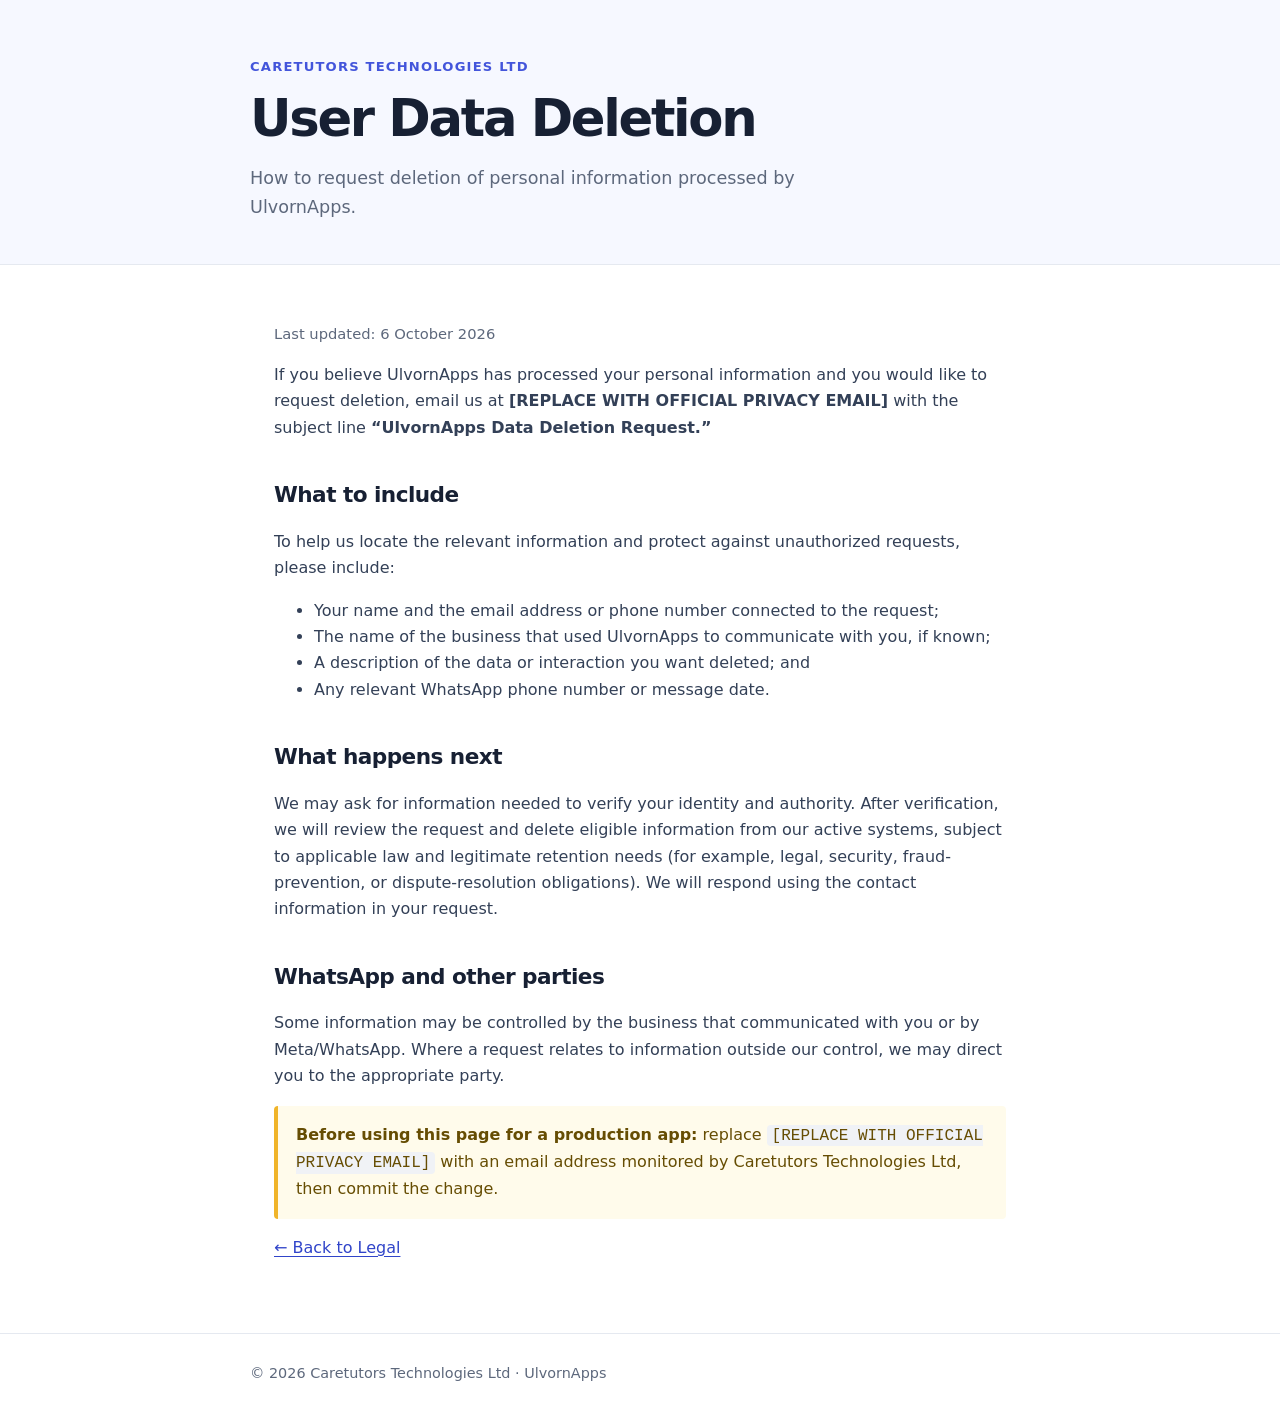
==== data-deletion.html @ 686941f7 "Add UlvornApps legal pages" ====
<!doctype html>
<html lang="en">
  <head><meta charset="utf-8"><meta name="viewport" content="width=device-width, initial-scale=1"><title>User Data Deletion | UlvornApps</title><meta name="description" content="Data deletion instructions for UlvornApps."><link rel="stylesheet" href="style.css"></head>
  <body>
    <header><div class="wrap"><p class="eyebrow">Caretutors Technologies Ltd</p><h1>User Data Deletion</h1><p class="lede">How to request deletion of personal information processed by UlvornApps.</p></div></header>
    <main class="wrap">
      <p class="meta">Last updated: 6 October 2026</p>
      <p>If you believe UlvornApps has processed your personal information and you would like to request deletion, email us at <strong>[REPLACE WITH OFFICIAL PRIVACY EMAIL]</strong> with the subject line <strong>&ldquo;UlvornApps Data Deletion Request.&rdquo;</strong></p>
      <h2>What to include</h2>
      <p>To help us locate the relevant information and protect against unauthorized requests, please include:</p>
      <ul><li>Your name and the email address or phone number connected to the request;</li><li>The name of the business that used UlvornApps to communicate with you, if known;</li><li>A description of the data or interaction you want deleted; and</li><li>Any relevant WhatsApp phone number or message date.</li></ul>
      <h2>What happens next</h2>
      <p>We may ask for information needed to verify your identity and authority. After verification, we will review the request and delete eligible information from our active systems, subject to applicable law and legitimate retention needs (for example, legal, security, fraud-prevention, or dispute-resolution obligations). We will respond using the contact information in your request.</p>
      <h2>WhatsApp and other parties</h2>
      <p>Some information may be controlled by the business that communicated with you or by Meta/WhatsApp. Where a request relates to information outside our control, we may direct you to the appropriate party.</p>
      <p class="notice"><strong>Before using this page for a production app:</strong> replace <code>[REPLACE WITH OFFICIAL PRIVACY EMAIL]</code> with an email address monitored by Caretutors Technologies Ltd, then commit the change.</p>
      <p><a href="index.html">← Back to Legal</a></p>
    </main><footer><div class="wrap"><p>© 2026 Caretutors Technologies Ltd · UlvornApps</p></div></footer>
  </body>
</html>
---- style.css ----
:root { color-scheme: light; --ink:#172033; --muted:#5d687c; --line:#e5e9f0; --brand:#4355db; --wash:#f6f8ff; }
* { box-sizing:border-box; }
body { margin:0; font:16px/1.65 Inter, ui-sans-serif, system-ui, -apple-system, BlinkMacSystemFont, "Segoe UI", sans-serif; color:var(--ink); background:#fff; }
header { padding:56px 24px 42px; background:var(--wash); border-bottom:1px solid var(--line); }
.wrap { width:min(780px, 100%); margin:0 auto; }
.eyebrow { margin:0 0 12px; color:var(--brand); font-size:.82rem; font-weight:750; letter-spacing:.09em; text-transform:uppercase; }
h1 { margin:0; font-size:clamp(2rem, 5vw, 3.2rem); letter-spacing:-.045em; line-height:1.1; }
.lede { max-width:650px; margin:18px 0 0; color:var(--muted); font-size:1.1rem; }
main { padding:42px 24px 56px; }
h2 { margin:36px 0 12px; font-size:1.35rem; letter-spacing:-.025em; }
h2:first-child { margin-top:0; }
p, li { color:#334057; }
a { color:#3044c9; text-underline-offset:3px; }
.cards { display:grid; gap:14px; margin-top:24px; }
.card { display:block; padding:20px; color:inherit; text-decoration:none; border:1px solid var(--line); border-radius:12px; transition:border-color .15s, box-shadow .15s; }
.card:hover { border-color:#aeb8ff; box-shadow:0 5px 20px #263cc216; }
.card strong { display:block; color:var(--ink); }
.card span { color:var(--muted); }
.notice { padding:16px 18px; border-left:4px solid #f0b429; border-radius:4px; background:#fffbeb; color:#664d03; }
footer { padding:28px 24px; border-top:1px solid var(--line); color:var(--muted); font-size:.9rem; }
footer p { margin:0; color:inherit; }
.meta { color:var(--muted); font-size:.92rem; }
code { padding:.1em .3em; background:#f0f2f6; border-radius:4px; }
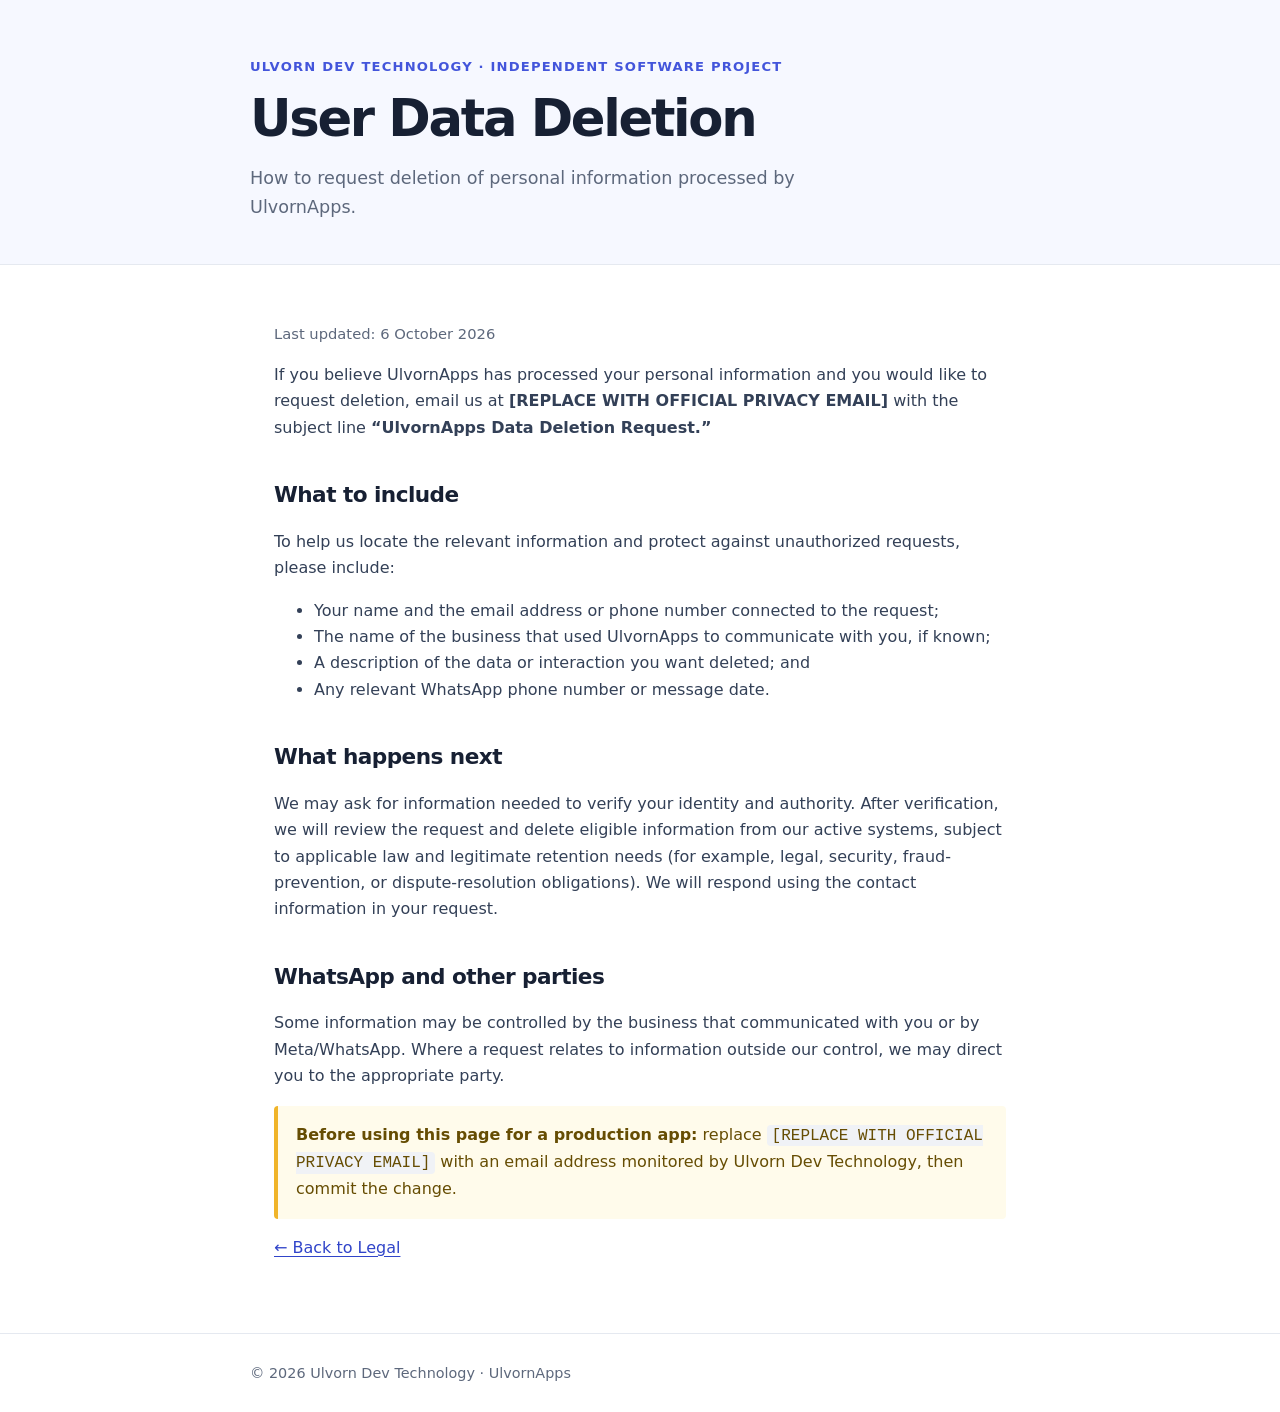
==== commit ba37e50f: "Update branding to Ulvorn Dev Technology" ====
--- a/data-deletion.html
+++ b/data-deletion.html
@@ -2,7 +2,7 @@
 <html lang="en">
   <head><meta charset="utf-8"><meta name="viewport" content="width=device-width, initial-scale=1"><title>User Data Deletion | UlvornApps</title><meta name="description" content="Data deletion instructions for UlvornApps."><link rel="stylesheet" href="style.css"></head>
   <body>
-    <header><div class="wrap"><p class="eyebrow">Caretutors Technologies Ltd</p><h1>User Data Deletion</h1><p class="lede">How to request deletion of personal information processed by UlvornApps.</p></div></header>
+    <header><div class="wrap"><p class="eyebrow">Ulvorn Dev Technology · Independent Software Project</p><h1>User Data Deletion</h1><p class="lede">How to request deletion of personal information processed by UlvornApps.</p></div></header>
     <main class="wrap">
       <p class="meta">Last updated: 6 October 2026</p>
       <p>If you believe UlvornApps has processed your personal information and you would like to request deletion, email us at <strong>[REPLACE WITH OFFICIAL PRIVACY EMAIL]</strong> with the subject line <strong>&ldquo;UlvornApps Data Deletion Request.&rdquo;</strong></p>
@@ -13,8 +13,8 @@
       <p>We may ask for information needed to verify your identity and authority. After verification, we will review the request and delete eligible information from our active systems, subject to applicable law and legitimate retention needs (for example, legal, security, fraud-prevention, or dispute-resolution obligations). We will respond using the contact information in your request.</p>
       <h2>WhatsApp and other parties</h2>
       <p>Some information may be controlled by the business that communicated with you or by Meta/WhatsApp. Where a request relates to information outside our control, we may direct you to the appropriate party.</p>
-      <p class="notice"><strong>Before using this page for a production app:</strong> replace <code>[REPLACE WITH OFFICIAL PRIVACY EMAIL]</code> with an email address monitored by Caretutors Technologies Ltd, then commit the change.</p>
+      <p class="notice"><strong>Before using this page for a production app:</strong> replace <code>[REPLACE WITH OFFICIAL PRIVACY EMAIL]</code> with an email address monitored by Ulvorn Dev Technology, then commit the change.</p>
       <p><a href="index.html">← Back to Legal</a></p>
-    </main><footer><div class="wrap"><p>© 2026 Caretutors Technologies Ltd · UlvornApps</p></div></footer>
+    </main><footer><div class="wrap"><p>© 2026 Ulvorn Dev Technology · UlvornApps</p></div></footer>
   </body>
 </html>
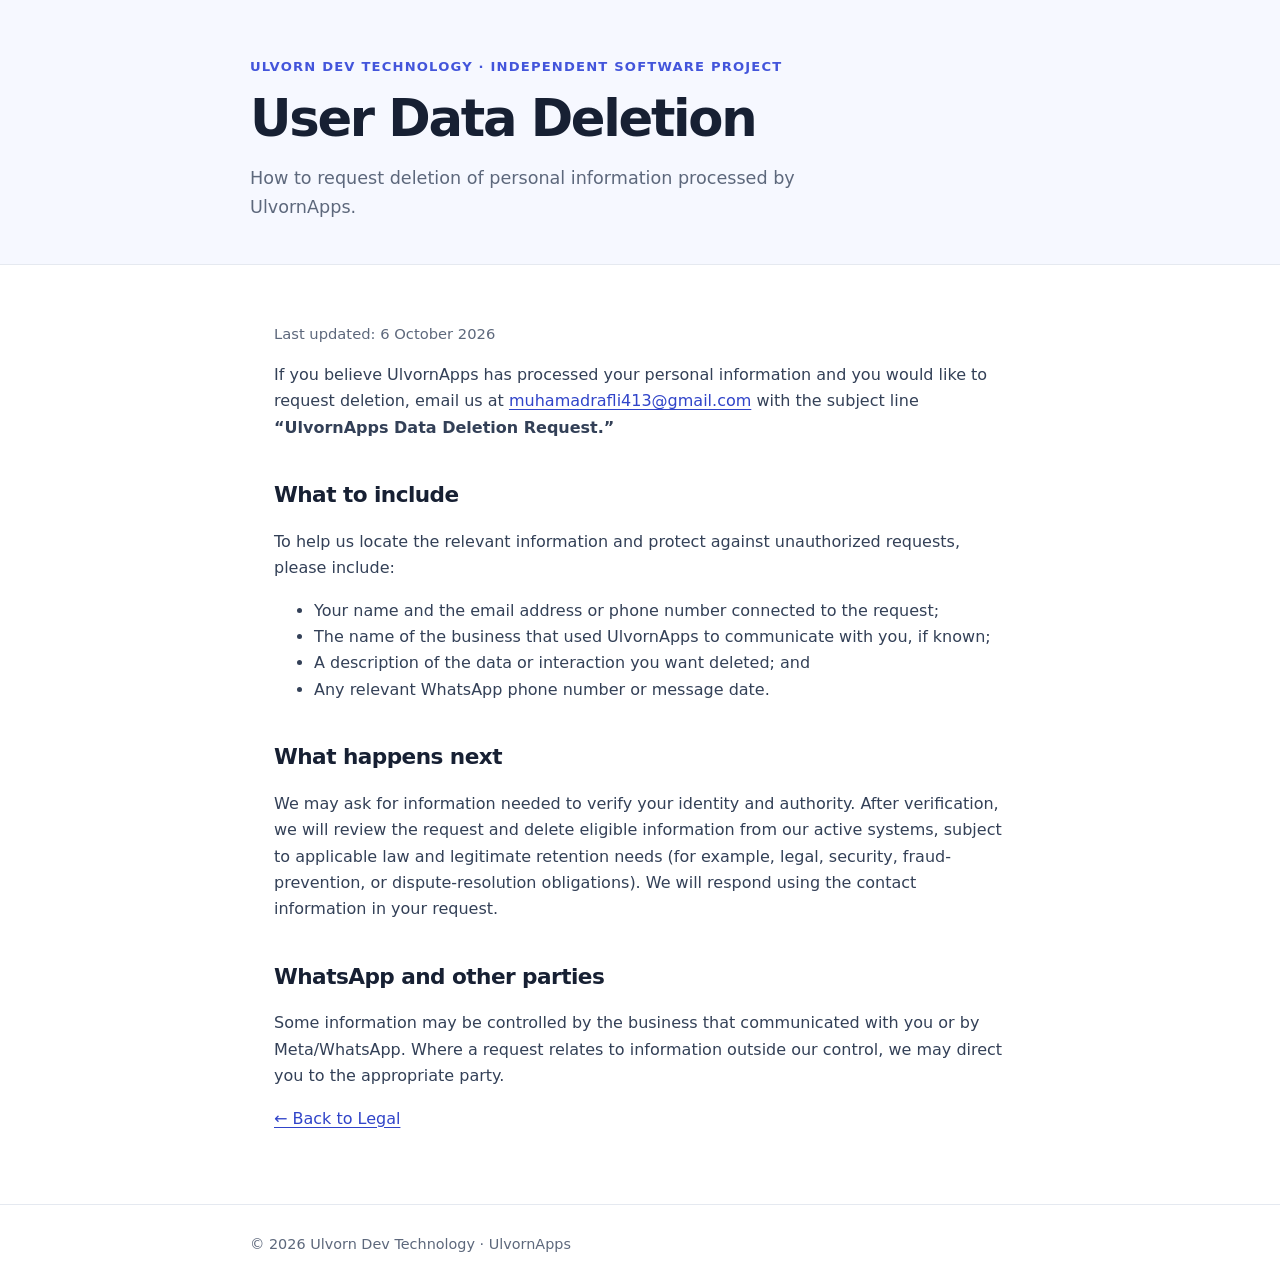
==== commit 3cd52dba: "Add legal contact email" ====
--- a/data-deletion.html
+++ b/data-deletion.html
@@ -5,7 +5,7 @@
     <header><div class="wrap"><p class="eyebrow">Ulvorn Dev Technology · Independent Software Project</p><h1>User Data Deletion</h1><p class="lede">How to request deletion of personal information processed by UlvornApps.</p></div></header>
     <main class="wrap">
       <p class="meta">Last updated: 6 October 2026</p>
-      <p>If you believe UlvornApps has processed your personal information and you would like to request deletion, email us at <strong>[REPLACE WITH OFFICIAL PRIVACY EMAIL]</strong> with the subject line <strong>&ldquo;UlvornApps Data Deletion Request.&rdquo;</strong></p>
+      <p>If you believe UlvornApps has processed your personal information and you would like to request deletion, email us at <a href="mailto:muhamadrafli413@gmail.com">muhamadrafli413@gmail.com</a> with the subject line <strong>&ldquo;UlvornApps Data Deletion Request.&rdquo;</strong></p>
       <h2>What to include</h2>
       <p>To help us locate the relevant information and protect against unauthorized requests, please include:</p>
       <ul><li>Your name and the email address or phone number connected to the request;</li><li>The name of the business that used UlvornApps to communicate with you, if known;</li><li>A description of the data or interaction you want deleted; and</li><li>Any relevant WhatsApp phone number or message date.</li></ul>
@@ -13,7 +13,6 @@
       <p>We may ask for information needed to verify your identity and authority. After verification, we will review the request and delete eligible information from our active systems, subject to applicable law and legitimate retention needs (for example, legal, security, fraud-prevention, or dispute-resolution obligations). We will respond using the contact information in your request.</p>
       <h2>WhatsApp and other parties</h2>
       <p>Some information may be controlled by the business that communicated with you or by Meta/WhatsApp. Where a request relates to information outside our control, we may direct you to the appropriate party.</p>
-      <p class="notice"><strong>Before using this page for a production app:</strong> replace <code>[REPLACE WITH OFFICIAL PRIVACY EMAIL]</code> with an email address monitored by Ulvorn Dev Technology, then commit the change.</p>
       <p><a href="index.html">← Back to Legal</a></p>
     </main><footer><div class="wrap"><p>© 2026 Ulvorn Dev Technology · UlvornApps</p></div></footer>
   </body>
